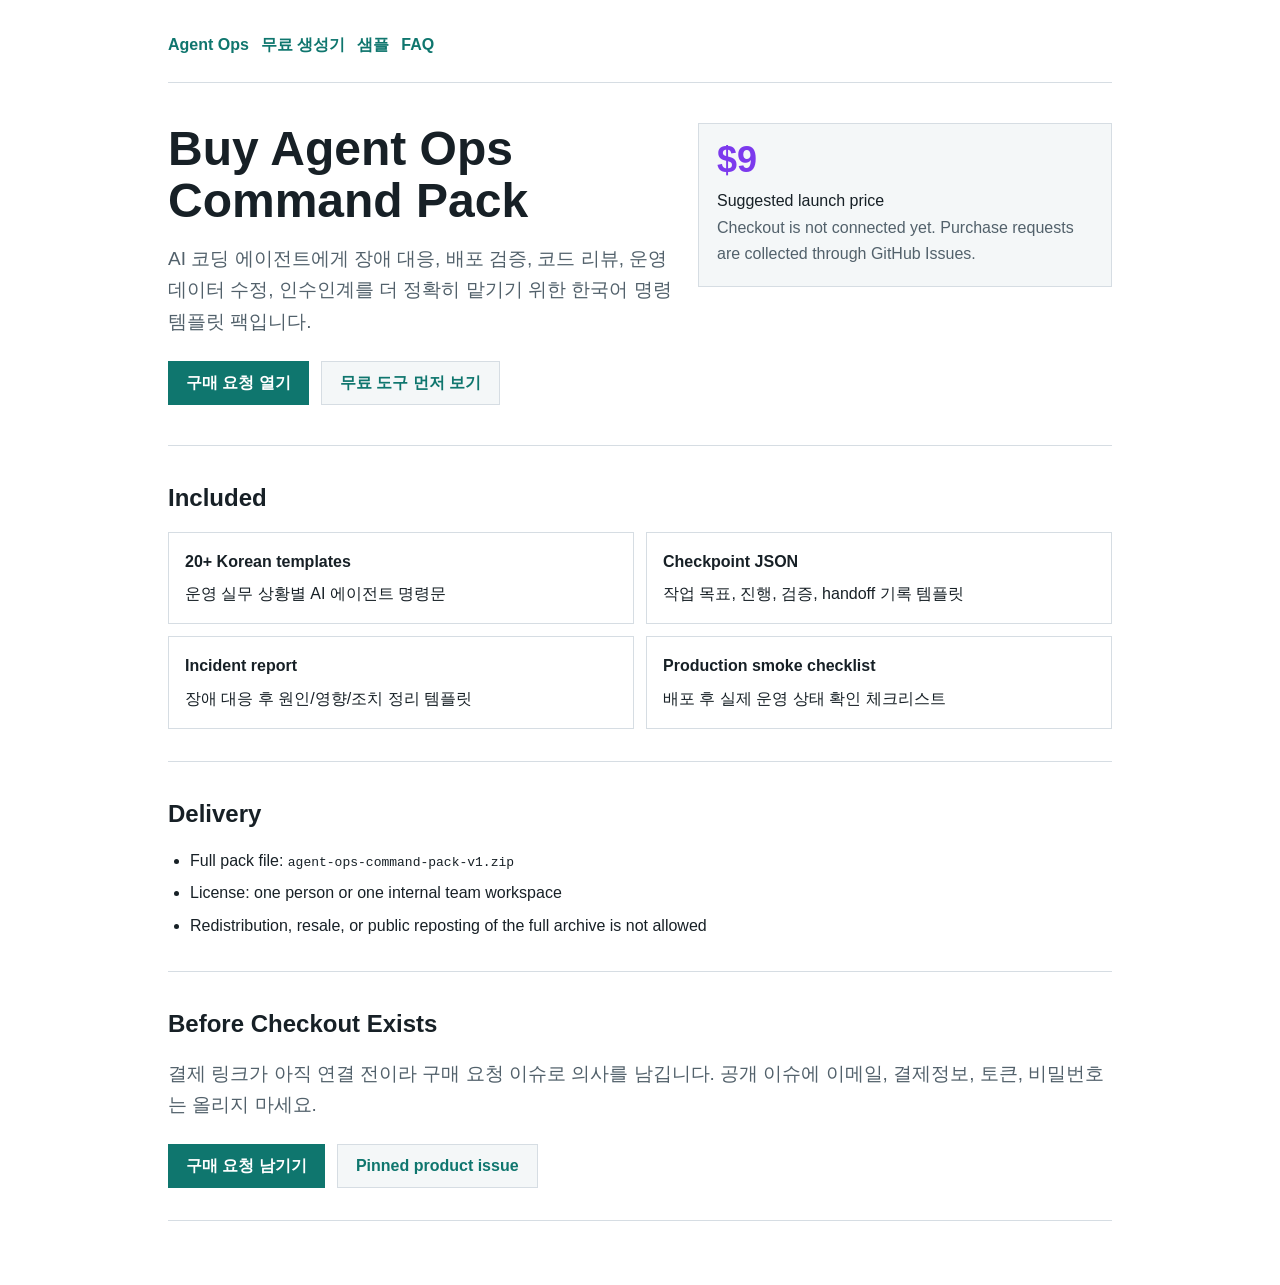
==== buy.html @ 6daea247 "Add dedicated buy page" ====
<!doctype html>
<html lang="ko">
  <head>
    <meta charset="utf-8" />
    <meta name="viewport" content="width=device-width, initial-scale=1" />
    <meta
      name="description"
      content="Agent Ops Command Pack 구매 안내. 한국어 AI 에이전트 운영 명령 템플릿 전체 팩 구성, 가격, 라이선스, 구매 요청 방법."
    />
    <link rel="canonical" href="https://mysubb01.github.io/agent-ops-command-pack-teaser/buy.html" />
    <meta property="og:type" content="product" />
    <meta property="og:title" content="Buy Agent Ops Command Pack" />
    <meta property="og:description" content="20+ Korean AI-agent operations templates. Suggested launch price: 9 USD." />
    <meta property="og:url" content="https://mysubb01.github.io/agent-ops-command-pack-teaser/buy.html" />
    <meta name="twitter:card" content="summary" />
    <meta name="twitter:title" content="Buy Agent Ops Command Pack" />
    <meta name="twitter:description" content="가격, 구성, 라이선스, 구매 요청 방법을 확인하세요." />
    <script type="application/ld+json">
      {
        "@context": "https://schema.org",
        "@type": "Product",
        "name": "Agent Ops Command Pack",
        "description": "Korean command templates for AI coding agent operations workflows.",
        "url": "https://mysubb01.github.io/agent-ops-command-pack-teaser/buy.html",
        "offers": {
          "@type": "Offer",
          "price": "9",
          "priceCurrency": "USD",
          "availability": "https://schema.org/PreOrder",
          "url": "https://github.com/mysubb01/agent-ops-command-pack-teaser/issues/new?template=purchase-interest.yml"
        }
      }
    </script>
    <title>Buy Agent Ops Command Pack</title>
    <style>
      :root {
        color-scheme: light;
        --ink: #172026;
        --muted: #52616b;
        --line: #d6dde3;
        --surface: #ffffff;
        --soft: #f4f7f8;
        --accent: #0f766e;
        --accent-2: #7c3aed;
        --focus: #2563eb;
      }
      * {
        box-sizing: border-box;
      }
      body {
        margin: 0;
        font-family: ui-sans-serif, "Avenir Next", "Segoe UI", sans-serif;
        color: var(--ink);
        background: var(--surface);
        line-height: 1.65;
      }
      main {
        max-width: 980px;
        margin: 0 auto;
        padding: 32px 18px 64px;
      }
      nav {
        display: flex;
        flex-wrap: wrap;
        gap: 12px;
        padding-bottom: 24px;
        border-bottom: 1px solid var(--line);
      }
      nav a,
      a {
        color: var(--accent);
      }
      nav a {
        font-weight: 760;
        text-decoration: none;
      }
      a:focus-visible {
        outline: 3px solid color-mix(in srgb, var(--focus) 28%, transparent);
        outline-offset: 3px;
      }
      .hero {
        display: grid;
        grid-template-columns: minmax(0, 1.1fr) minmax(260px, 0.9fr);
        gap: 24px;
        align-items: start;
        padding: 40px 0;
        border-bottom: 1px solid var(--line);
      }
      h1 {
        margin: 0 0 16px;
        font-size: 48px;
        line-height: 1.08;
        letter-spacing: 0;
      }
      h2 {
        margin: 0 0 14px;
        font-size: 24px;
      }
      p {
        margin: 0;
      }
      .lead {
        color: var(--muted);
        font-size: 19px;
      }
      .price {
        border: 1px solid var(--line);
        background: var(--soft);
        padding: 18px;
      }
      .price strong {
        display: block;
        color: var(--accent-2);
        font-size: 36px;
        line-height: 1;
        margin-bottom: 10px;
      }
      .actions {
        display: flex;
        flex-wrap: wrap;
        gap: 12px;
        margin-top: 24px;
      }
      .button {
        display: inline-flex;
        align-items: center;
        justify-content: center;
        min-height: 44px;
        padding: 0 18px;
        color: #ffffff;
        background: var(--accent);
        text-decoration: none;
        font-weight: 800;
      }
      .button.secondary {
        color: var(--accent);
        background: var(--soft);
        border: 1px solid var(--line);
      }
      section {
        padding: 32px 0;
        border-bottom: 1px solid var(--line);
      }
      .grid {
        display: grid;
        grid-template-columns: repeat(2, minmax(0, 1fr));
        gap: 12px;
      }
      .cell {
        border: 1px solid var(--line);
        padding: 16px;
      }
      .cell strong {
        display: block;
        margin-bottom: 6px;
      }
      ul {
        margin: 0;
        padding-left: 22px;
      }
      li + li {
        margin-top: 6px;
      }
      .note {
        color: var(--muted);
      }
      @media (max-width: 720px) {
        .hero,
        .grid {
          grid-template-columns: 1fr;
        }
        h1 {
          font-size: 36px;
        }
      }
    </style>
  </head>
  <body>
    <main>
      <nav aria-label="Product links">
        <a href="index.html">Agent Ops</a>
        <a href="generator.html">무료 생성기</a>
        <a href="samples.md">샘플</a>
        <a href="FAQ.md">FAQ</a>
      </nav>

      <div class="hero">
        <div>
          <h1>Buy Agent Ops Command Pack</h1>
          <p class="lead">
            AI 코딩 에이전트에게 장애 대응, 배포 검증, 코드 리뷰, 운영 데이터 수정, 인수인계를 더 정확히 맡기기 위한 한국어 명령 템플릿 팩입니다.
          </p>
          <div class="actions">
            <a class="button" href="https://github.com/mysubb01/agent-ops-command-pack-teaser/issues/new?template=purchase-interest.yml">구매 요청 열기</a>
            <a class="button secondary" href="https://mysubb01.github.io/agent-ops-prompt-generator/">무료 도구 먼저 보기</a>
          </div>
        </div>
        <aside class="price" aria-label="Price and delivery">
          <strong>$9</strong>
          <p>Suggested launch price</p>
          <p class="note">Checkout is not connected yet. Purchase requests are collected through GitHub Issues.</p>
        </aside>
      </div>

      <section>
        <h2>Included</h2>
        <div class="grid">
          <div class="cell"><strong>20+ Korean templates</strong>운영 실무 상황별 AI 에이전트 명령문</div>
          <div class="cell"><strong>Checkpoint JSON</strong>작업 목표, 진행, 검증, handoff 기록 템플릿</div>
          <div class="cell"><strong>Incident report</strong>장애 대응 후 원인/영향/조치 정리 템플릿</div>
          <div class="cell"><strong>Production smoke checklist</strong>배포 후 실제 운영 상태 확인 체크리스트</div>
        </div>
      </section>

      <section>
        <h2>Delivery</h2>
        <ul>
          <li>Full pack file: <code>agent-ops-command-pack-v1.zip</code></li>
          <li>License: one person or one internal team workspace</li>
          <li>Redistribution, resale, or public reposting of the full archive is not allowed</li>
        </ul>
      </section>

      <section>
        <h2>Before Checkout Exists</h2>
        <p class="lead">
          결제 링크가 아직 연결 전이라 구매 요청 이슈로 의사를 남깁니다. 공개 이슈에 이메일, 결제정보, 토큰, 비밀번호는 올리지 마세요.
        </p>
        <div class="actions">
          <a class="button" href="https://github.com/mysubb01/agent-ops-command-pack-teaser/issues/new?template=purchase-interest.yml">구매 요청 남기기</a>
          <a class="button secondary" href="https://github.com/mysubb01/agent-ops-command-pack-teaser/issues/1">Pinned product issue</a>
        </div>
      </section>
    </main>
  </body>
</html>
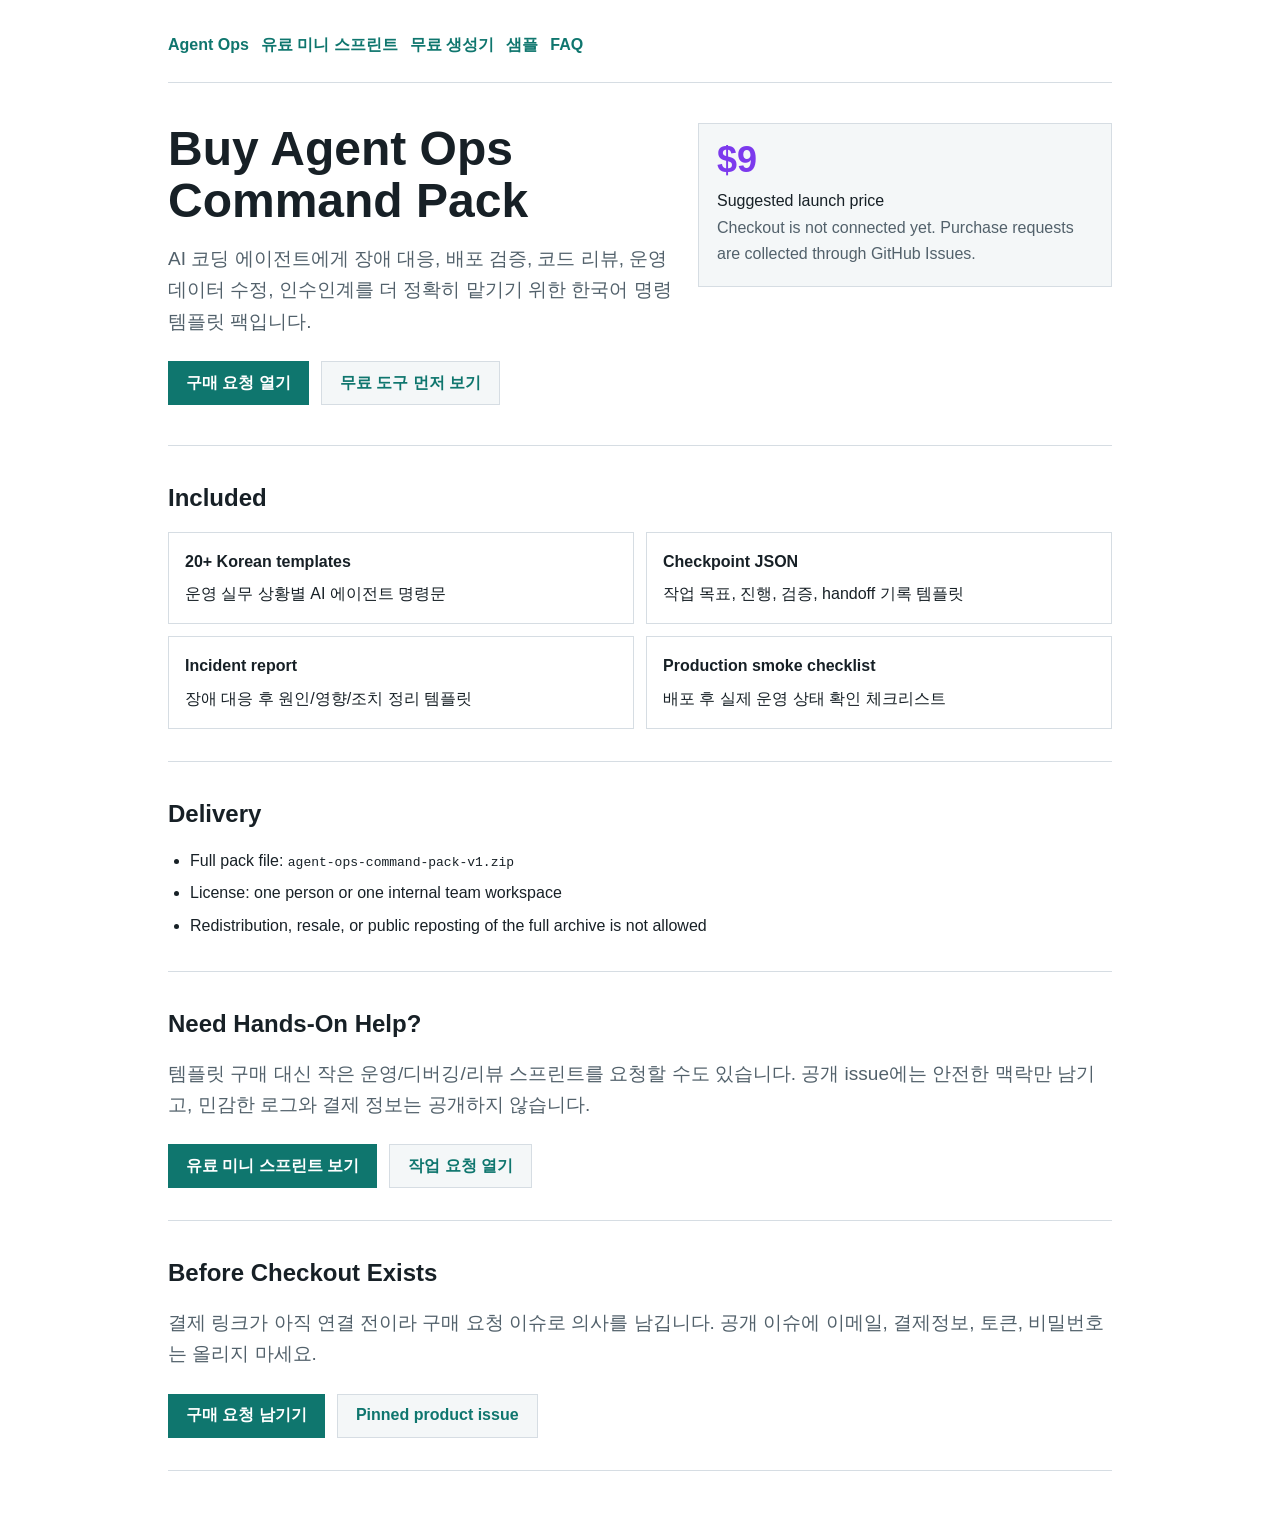
==== commit 7d4943ba: "Add paid mini-sprint intake" ====
--- a/buy.html
+++ b/buy.html
@@ -179,6 +179,7 @@
     <main>
       <nav aria-label="Product links">
         <a href="index.html">Agent Ops</a>
+        <a href="service.html">유료 미니 스프린트</a>
         <a href="generator.html">무료 생성기</a>
         <a href="samples.md">샘플</a>
         <a href="FAQ.md">FAQ</a>
@@ -222,6 +223,17 @@
       </section>
 
       <section>
+        <h2>Need Hands-On Help?</h2>
+        <p class="lead">
+          템플릿 구매 대신 작은 운영/디버깅/리뷰 스프린트를 요청할 수도 있습니다. 공개 issue에는 안전한 맥락만 남기고, 민감한 로그와 결제 정보는 공개하지 않습니다.
+        </p>
+        <div class="actions">
+          <a class="button" href="service.html">유료 미니 스프린트 보기</a>
+          <a class="button secondary" href="https://github.com/mysubb01/agent-ops-command-pack-teaser/issues/new?template=paid-sprint.yml">작업 요청 열기</a>
+        </div>
+      </section>
+
+      <section>
         <h2>Before Checkout Exists</h2>
         <p class="lead">
           결제 링크가 아직 연결 전이라 구매 요청 이슈로 의사를 남깁니다. 공개 이슈에 이메일, 결제정보, 토큰, 비밀번호는 올리지 마세요.
